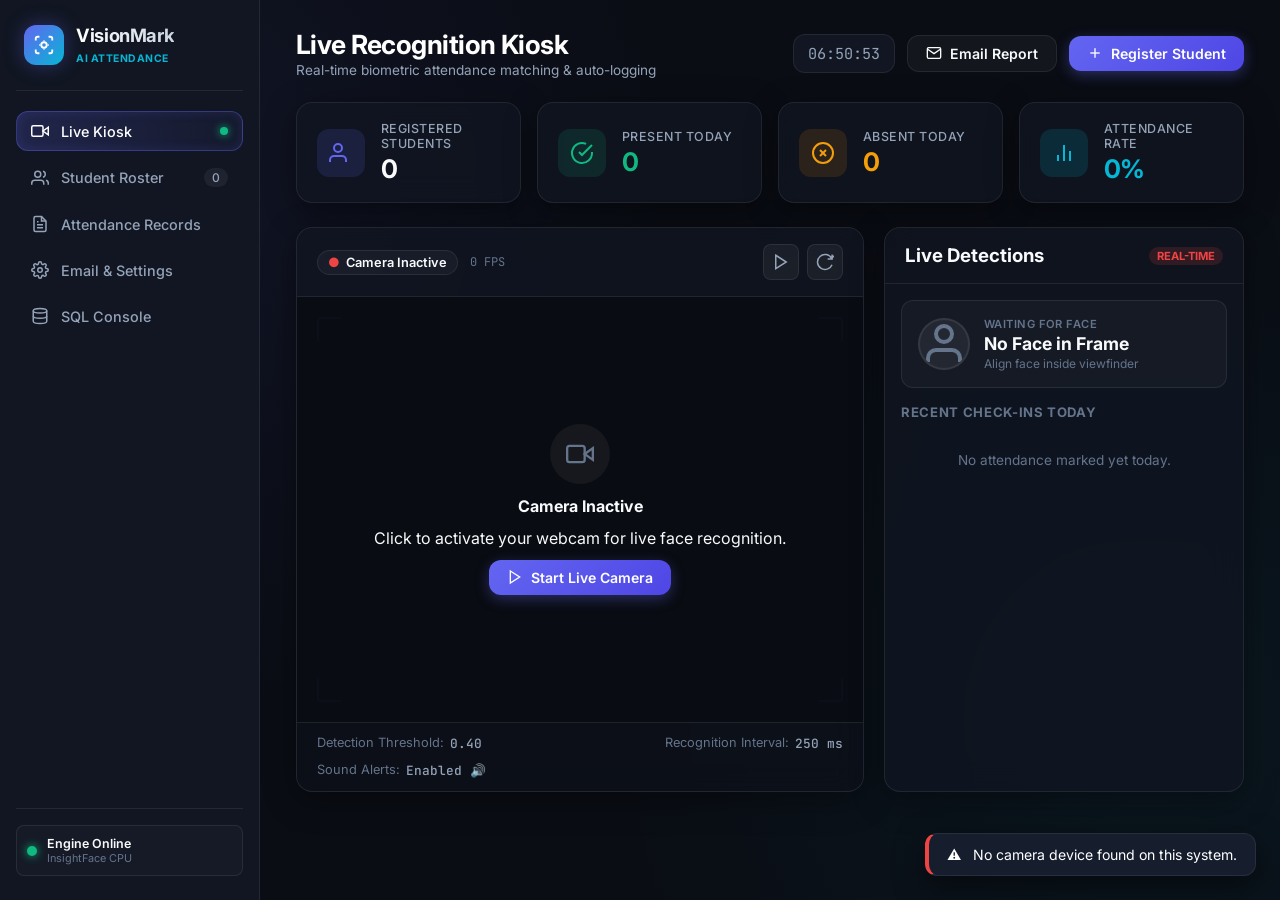
==== static/index.html @ 95ea9c2d "Add static/index.html" ====
<!DOCTYPE html>
<html lang="en">
<head>
    <meta charset="UTF-8">
    <meta name="viewport" content="width=device-width, initial-scale=1.0">
    <title>VisionMark AI — Face Recognition Attendance System</title>
    <link rel="preconnect" href="https://fonts.googleapis.com">
    <link rel="preconnect" href="https://fonts.gstatic.com" crossorigin>
    <link href="https://fonts.googleapis.com/css2?family=Inter:wght@300;400;500;600;700;800&family=JetBrains+Mono:wght@400;500&display=swap" rel="stylesheet">
    <link rel="stylesheet" href="/static/style.css">
</head>
<body>
    <div class="app-layout">
        <!-- Sidebar -->
        <aside class="sidebar">
            <div class="brand">
                <div class="logo-icon">
                    <svg viewBox="0 0 24 24" fill="none" stroke="currentColor" stroke-width="2">
                        <path d="M3 7V5a2 2 0 0 1 2-2h2M17 3h2a2 2 0 0 1 2 2v2M21 17v2a2 2 0 0 1-2 2h-2M7 21H5a2 2 0 0 1-2-2v-2"></path>
                        <circle cx="12" cy="12" r="3"></circle>
                        <path d="M12 16v1M12 7v1M8 12H7M17 12h-1"></path>
                    </svg>
                </div>
                <div class="brand-text">
                    <h1>VisionMark</h1>
                    <span class="badge-ai">AI Attendance</span>
                </div>
            </div>

            <nav class="nav-menu">
                <button class="nav-item active" data-tab="tab-kiosk" id="nav-btn-kiosk">
                    <svg viewBox="0 0 24 24" fill="none" stroke="currentColor" stroke-width="2"><path d="M23 7l-7 5 7 5V7z"/><rect x="1" y="5" width="15" height="14" rx="2" ry="2"/></svg>
                    <span>Live Kiosk</span>
                    <span class="live-dot" title="Active"></span>
                </button>
                <button class="nav-item" data-tab="tab-students" id="nav-btn-students">
                    <svg viewBox="0 0 24 24" fill="none" stroke="currentColor" stroke-width="2"><path d="M17 21v-2a4 4 0 0 0-4-4H5a4 4 0 0 0-4 4v2"/><circle cx="9" cy="7" r="4"/><path d="M23 21v-2a4 4 0 0 0-3-3.87"/><path d="M16 3.13a4 4 0 0 1 0 7.75"/></svg>
                    <span>Student Roster</span>
                    <span class="count-pill" id="sidebar-student-count">0</span>
                </button>
                <button class="nav-item" data-tab="tab-logs" id="nav-btn-logs">
                    <svg viewBox="0 0 24 24" fill="none" stroke="currentColor" stroke-width="2"><path d="M14 2H6a2 2 0 0 0-2 2v16a2 2 0 0 0 2 2h12a2 2 0 0 0 2-2V8z"/><polyline points="14 2 14 8 20 8"/><line x1="16" y1="13" x2="8" y2="13"/><line x1="16" y1="17" x2="8" y2="17"/><polyline points="10 9 9 9 8 9"/></svg>
                    <span>Attendance Records</span>
                </button>
                <button class="nav-item" data-tab="tab-settings" id="nav-btn-settings">
                    <svg viewBox="0 0 24 24" fill="none" stroke="currentColor" stroke-width="2"><circle cx="12" cy="12" r="3"/><path d="M19.4 15a1.65 1.65 0 0 0 .33 1.82l.06.06a2 2 0 0 1 0 2.83 2 2 0 0 1-2.83 0l-.06-.06a1.65 1.65 0 0 0-1.82-.33 1.65 1.65 0 0 0-1 1.51V21a2 2 0 0 1-2 2 2 2 0 0 1-2-2v-.09A1.65 1.65 0 0 0 9 19.4a1.65 1.65 0 0 0-1.82.33l-.06.06a2 2 0 0 1-2.83 0 2 2 0 0 1 0-2.83l.06-.06a1.65 1.65 0 0 0 .33-1.82 1.65 1.65 0 0 0-1.51-1H3a2 2 0 0 1-2-2 2 2 0 0 1 2-2h.09A1.65 1.65 0 0 0 4.6 9a1.65 1.65 0 0 0-.33-1.82l-.06-.06a2 2 0 0 1 0-2.83 2 2 0 0 1 2.83 0l.06.06a1.65 1.65 0 0 0 1.82.33H9a1.65 1.65 0 0 0 1-1.51V3a2 2 0 0 1 2-2 2 2 0 0 1 2 2v.09a1.65 1.65 0 0 0 1 1.51 1.65 1.65 0 0 0 1.82-.33l.06-.06a2 2 0 0 1 2.83 0 2 2 0 0 1 0 2.83l-.06.06a1.65 1.65 0 0 0-.33 1.82V9a1.65 1.65 0 0 0 1.51 1H21a2 2 0 0 1 2 2 2 2 0 0 1-2 2h-.09a1.65 1.65 0 0 0-1.51 1z"/></svg>
                    <span>Email & Settings</span>
                </button>
                <button class="nav-item" data-tab="tab-sql" id="nav-btn-sql">
                    <svg viewBox="0 0 24 24" fill="none" stroke="currentColor" stroke-width="2"><ellipse cx="12" cy="5" rx="9" ry="3"/><path d="M21 12c0 1.66-4 3-9 3s-9-1.34-9-3"/><path d="M3 5v14c0 1.66 4 3 9 3s9-1.34 9-3V5"/></svg>
                    <span>SQL Console</span>
                </button>
            </nav>

            <div class="sidebar-footer">
                <div class="system-status-card">
                    <div class="status-indicator-dot online"></div>
                    <div class="status-info">
                        <span class="status-title">Engine Online</span>
                        <span class="status-sub" id="model-status-sub">InsightFace CPU</span>
                    </div>
                </div>
            </div>
        </aside>

        <!-- Main Content -->
        <main class="main-content">
            <!-- Header Bar -->
            <header class="top-bar">
                <div class="page-title-group">
                    <h2 id="page-title">Live Recognition Kiosk</h2>
                    <p class="subtitle" id="page-subtitle">Real-time biometric attendance matching & auto-logging</p>
                </div>
                <div class="top-actions">
                    <div class="clock-display" id="clock-display">--:--:--</div>
                    <button class="btn btn-outline" id="btn-quick-email" title="Send today's attendance report to faculty">
                        <svg viewBox="0 0 24 24" fill="none" stroke="currentColor" stroke-width="2"><path d="M4 4h16c1.1 0 2 .9 2 2v12c0 1.1-.9 2-2 2H4c-1.1 0-2-.9-2-2V6c0-1.1.9-2 2-2z"/><polyline points="22,6 12,13 2,6"/></svg>
                        <span>Email Report</span>
                    </button>
                    <button class="btn btn-primary" id="btn-open-register">
                        <svg viewBox="0 0 24 24" fill="none" stroke="currentColor" stroke-width="2"><line x1="12" y1="5" x2="12" y2="19"/><line x1="5" y1="12" x2="19" y2="12"/></svg>
                        <span>Register Student</span>
                    </button>
                </div>
            </header>

            <!-- Stats Bar -->
            <section class="metrics-grid">
                <div class="metric-card glass">
                    <div class="metric-icon icon-students">
                        <svg viewBox="0 0 24 24" fill="none" stroke="currentColor" stroke-width="2"><path d="M17 21v-2a4 4 0 0 0-4-4H5a4 4 0 0 0-4 4v2"/><circle cx="9" cy="7" r="4"/></svg>
                    </div>
                    <div class="metric-data">
                        <span class="metric-label">Registered Students</span>
                        <h3 class="metric-value" id="stat-total-students">0</h3>
                    </div>
                </div>
                <div class="metric-card glass">
                    <div class="metric-icon icon-present">
                        <svg viewBox="0 0 24 24" fill="none" stroke="currentColor" stroke-width="2"><path d="M22 11.08V12a10 10 0 1 1-5.93-9.14"/><polyline points="22 4 12 14.01 9 11.01"/></svg>
                    </div>
                    <div class="metric-data">
                        <span class="metric-label">Present Today</span>
                        <h3 class="metric-value text-success" id="stat-present-today">0</h3>
                    </div>
                </div>
                <div class="metric-card glass">
                    <div class="metric-icon icon-absent">
                        <svg viewBox="0 0 24 24" fill="none" stroke="currentColor" stroke-width="2"><circle cx="12" cy="12" r="10"/><line x1="15" y1="9" x2="9" y2="15"/><line x1="9" y1="9" x2="15" y2="15"/></svg>
                    </div>
                    <div class="metric-data">
                        <span class="metric-label">Absent Today</span>
                        <h3 class="metric-value text-warning" id="stat-absent-today">0</h3>
                    </div>
                </div>
                <div class="metric-card glass">
                    <div class="metric-icon icon-rate">
                        <svg viewBox="0 0 24 24" fill="none" stroke="currentColor" stroke-width="2"><path d="M18 20V10M12 20V4M6 20v-6"/></svg>
                    </div>
                    <div class="metric-data">
                        <span class="metric-label">Attendance Rate</span>
                        <h3 class="metric-value text-accent" id="stat-attendance-rate">0%</h3>
                    </div>
                </div>
            </section>

            <!-- TAB 1: KIOSK VIEW -->
            <div class="tab-pane active" id="tab-kiosk">
                <div class="kiosk-grid">
                    <!-- Camera Viewport Card -->
                    <div class="kiosk-card glass">
                        <div class="card-header">
                            <div class="header-left">
                                <span class="camera-status-tag" id="camera-status-tag">
                                    <span class="pulse-dot"></span> Camera Ready
                                </span>
                                <span class="fps-tag" id="fps-counter">0 FPS</span>
                            </div>
                            <div class="header-controls">
                                <button class="btn-icon" id="btn-toggle-cam" title="Pause / Resume Stream">
                                    <svg viewBox="0 0 24 24" fill="none" stroke="currentColor" stroke-width="2"><polygon points="5 3 19 12 5 21 5 3"/></svg>
                                </button>
                                <button class="btn-icon" id="btn-switch-source" title="Switch Video Source">
                                    <svg viewBox="0 0 24 24" fill="none" stroke="currentColor" stroke-width="2"><path d="M21.5 2v6h-6M21.34 15.57a10 10 0 1 1-.57-8.38l5.67-5.67"/></svg>
                                </button>
                            </div>
                        </div>

                        <div class="viewport-container" id="viewport-container">
                            <video id="webcam-video" autoplay playsinline muted></video>
                            <canvas id="overlay-canvas"></canvas>
                            
                            <!-- Scanning Laser Animation -->
                            <div class="scan-laser" id="scan-laser"></div>

                            <!-- Viewport Guides -->
                            <div class="viewport-hud">
                                <div class="corner tl"></div>
                                <div class="corner tr"></div>
                                <div class="corner bl"></div>
                                <div class="corner br"></div>
                                <div class="hud-center-crosshair"></div>
                            </div>

                            <!-- Camera Start Overlay (if permissions needed) -->
                            <div class="camera-placeholder" id="camera-placeholder">
                                <div class="placeholder-icon">
                                    <svg viewBox="0 0 24 24" fill="none" stroke="currentColor" stroke-width="2"><path d="M23 7l-7 5 7 5V7z"/><rect x="1" y="5" width="15" height="14" rx="2" ry="2"/></svg>
                                </div>
                                <h4>Camera Inactive</h4>
                                <p>Click to activate your webcam for live face recognition.</p>
                                <button class="btn btn-primary" id="btn-start-camera">
                                    <svg viewBox="0 0 24 24" fill="none" stroke="currentColor" stroke-width="2"><polygon points="5 3 19 12 5 21 5 3"/></svg>
                                    <span>Start Live Camera</span>
                                </button>
                            </div>
                        </div>

                        <div class="kiosk-status-strip">
                            <div class="stream-info">
                                <span class="label">Detection Threshold:</span>
                                <span class="val" id="active-threshold-val">0.40</span>
                            </div>
                            <div class="stream-info">
                                <span class="label">Recognition Interval:</span>
                                <span class="val">250 ms</span>
                            </div>
                            <div class="stream-info">
                                <span class="label">Sound Alerts:</span>
                                <span class="val text-success">Enabled 🔊</span>
                            </div>
                        </div>
                    </div>

                    <!-- Live Recognition Log & Recent Stream Sidebar -->
                    <div class="live-activity-card glass">
                        <div class="card-header">
                            <h3>Live Detections</h3>
                            <span class="live-pill">Real-time</span>
                        </div>

                        <!-- Last Recognized Hero Spot -->
                        <div class="hero-recognition-card" id="hero-recognition-card">
                            <div class="avatar-spot" id="hero-avatar">
                                <svg viewBox="0 0 24 24" fill="none" stroke="currentColor" stroke-width="2"><path d="M20 21v-2a4 4 0 0 0-4-4H8a4 4 0 0 0-4 4v2"/><circle cx="12" cy="7" r="4"/></svg>
                            </div>
                            <div class="hero-details">
                                <span class="hero-badge" id="hero-badge">Waiting for Face</span>
                                <h4 id="hero-name">No Face in Frame</h4>
                                <p id="hero-time">Align face inside viewfinder</p>
                            </div>
                        </div>

                        <div class="activity-feed-header">
                            <h4>Recent Check-ins Today</h4>
                        </div>
                        <div class="activity-stream" id="activity-stream">
                            <div class="empty-state-small">No attendance marked yet today.</div>
                        </div>
                    </div>
                </div>
            </div>

            <!-- TAB 2: STUDENTS ROSTER -->
            <div class="tab-pane" id="tab-students">
                <div class="pane-card glass">
                    <div class="card-header">
                        <div class="search-box">
                            <svg viewBox="0 0 24 24" fill="none" stroke="currentColor" stroke-width="2"><circle cx="11" cy="11" r="8"/><line x1="21" y1="21" x2="16.65" y2="16.65"/></svg>
                            <input type="text" id="search-students" placeholder="Search students by name or email...">
                        </div>
                        <button class="btn btn-primary" id="btn-add-student-modal">
                            <svg viewBox="0 0 24 24" fill="none" stroke="currentColor" stroke-width="2"><line x1="12" y1="5" x2="12" y2="19"/><line x1="5" y1="12" x2="19" y2="12"/></svg>
                            <span>Add New Student</span>
                        </button>
                    </div>

                    <div class="table-responsive">
                        <table class="data-table">
                            <thead>
                                <tr>
                                    <th>Photo</th>
                                    <th>Student Name</th>
                                    <th>Email Address</th>
                                    <th>Embeddings</th>
                                    <th>Today's Status</th>
                                    <th>Actions</th>
                                </tr>
                            </thead>
                            <tbody id="students-table-body">
                                <tr><td colspan="6" class="text-center">Loading students...</td></tr>
                            </tbody>
                        </table>
                    </div>
                </div>
            </div>

            <!-- TAB 3: ATTENDANCE LOGS -->
            <div class="tab-pane" id="tab-logs">
                <div class="pane-card glass">
                    <div class="card-header flex-wrap">
                        <div class="filters-row">
                            <div class="input-group">
                                <label for="filter-date">Date:</label>
                                <input type="date" id="filter-date">
                            </div>
                            <div class="input-group">
                                <label for="filter-student-name">Student:</label>
                                <input type="text" id="filter-student-name" placeholder="Filter by name...">
                            </div>
                            <button class="btn btn-outline" id="btn-clear-filters">Clear</button>
                        </div>
                        <div class="export-actions">
                            <span class="badge-tag" style="background:rgba(16, 185, 129, 0.12);color:var(--success);font-weight:600;">⏱️ 24h Auto-Purge Active</span>
                            <button class="btn btn-outline" id="btn-purge-old" title="Delete attendance records older than 24 hours">
                                <svg viewBox="0 0 24 24" fill="none" stroke="currentColor" stroke-width="2"><polyline points="3 6 5 6 21 6"/><path d="M19 6v14a2 2 0 0 1-2 2H7a2 2 0 0 1-2-2V6m3 0V4a2 2 0 0 1 2-2h4a2 2 0 0 1 2 2v2"/></svg>
                                <span>Purge &gt;24h</span>
                            </button>
                            <button class="btn btn-outline" id="btn-export-csv">
                                <svg viewBox="0 0 24 24" fill="none" stroke="currentColor" stroke-width="2"><path d="M21 15v4a2 2 0 0 1-2 2H5a2 2 0 0 1-2-2v-4"/><polyline points="7 10 12 15 17 10"/><line x1="12" y1="15" x2="12" y2="3"/></svg>
                                <span>Export CSV</span>
                            </button>
                            <button class="btn btn-primary" id="btn-manual-mark-modal">
                                <svg viewBox="0 0 24 24" fill="none" stroke="currentColor" stroke-width="2"><path d="M12 20h9"/><path d="M16.5 3.5a2.121 2.121 0 0 1 3 3L7 19l-4 1 1-4L16.5 3.5z"/></svg>
                                <span>Manual Entry</span>
                            </button>
                        </div>
                    </div>

                    <div class="table-responsive">
                        <table class="data-table">
                            <thead>
                                <tr>
                                    <th>ID</th>
                                    <th>Student Name</th>
                                    <th>Email</th>
                                    <th>Date</th>
                                    <th>Check-in Time</th>
                                    <th>Status</th>
                                    <th>Actions</th>
                                </tr>
                            </thead>
                            <tbody id="attendance-table-body">
                                <tr><td colspan="7" class="text-center">Loading records...</td></tr>
                            </tbody>
                        </table>
                    </div>
                </div>
            </div>

            <!-- TAB 4: SETTINGS & EMAIL -->
            <div class="tab-pane" id="tab-settings">
                <div class="settings-grid">
                    <!-- Email Configuration Card -->
                    <div class="pane-card glass">
                        <div class="card-header">
                            <h3>Email & SMTP Configuration</h3>
                            <span class="badge-tag">Reports</span>
                        </div>
                        <form id="settings-form" class="settings-form">
                            <div class="form-group">
                                <label for="cfg-sender-email">Sender Email (Gmail)</label>
                                <input type="email" id="cfg-sender-email" required placeholder="e.g. youraccount@gmail.com">
                                <small>The Gmail or SMTP account that sends attendance reports.</small>
                            </div>

                            <div class="form-group">
                                <label for="cfg-sender-password">Sender Password / App Password</label>
                                <input type="password" id="cfg-sender-password" placeholder="Leave blank to keep current">
                                <small>For Gmail accounts with 2FA, generate an <strong>App Password</strong> in Google Account &gt; Security &gt; App Passwords.</small>
                            </div>

                            <div class="form-group">
                                <label for="cfg-faculty-email">Faculty / Receiver Email</label>
                                <input type="email" id="cfg-faculty-email" required placeholder="e.g. faculty@university.edu">
                                <small>The primary email that receives daily CSV attendance reports.</small>
                            </div>

                            <div class="form-row">
                                <div class="form-group col">
                                    <label for="cfg-smtp-server">SMTP Server</label>
                                    <input type="text" id="cfg-smtp-server" value="smtp.gmail.com">
                                </div>
                                <div class="form-group col">
                                    <label for="cfg-smtp-port">SMTP Port</label>
                                    <input type="number" id="cfg-smtp-port" value="587">
                                </div>
                            </div>

                            <div class="form-group">
                                <label for="cfg-threshold">Cosine Distance Threshold (Recognition Strictness)</label>
                                <div class="range-wrap">
                                    <input type="range" id="cfg-threshold" min="0.25" max="0.65" step="0.01" value="0.40">
                                    <span class="range-val" id="cfg-threshold-val">0.40</span>
                                </div>
                                <small>Lower is stricter (less false positives, e.g. 0.35-0.40). Default: 0.40</small>
                            </div>

                            <div class="form-actions">
                                <button type="submit" class="btn btn-primary" id="btn-save-settings">Save Settings</button>
                            </div>
                        </form>
                    </div>

                    <!-- Test & Diagnostics Card -->
                    <div class="pane-card glass">
                        <div class="card-header">
                            <h3>Test & Manual Actions</h3>
                        </div>
                        
                        <div class="action-block">
                            <h4>Send Test Verification Email</h4>
                            <p>Verify that your SMTP credentials, TLS handshake, and authentication are functioning without errors.</p>
                            <div class="input-btn-group">
                                <input type="email" id="test-email-recipient" placeholder="Recipient email address...">
                                <button class="btn btn-outline" id="btn-send-test-email">Send Test</button>
                            </div>
                        </div>

                        <hr class="divider">

                        <div class="action-block">
                            <h4>Send Today's Attendance Report Now</h4>
                            <p>Emails the CSV attendance log of all present students today directly to the configured Faculty email address.</p>
                            <button class="btn btn-success" id="btn-trigger-email-report">
                                <svg viewBox="0 0 24 24" fill="none" stroke="currentColor" stroke-width="2"><path d="M22 2L11 13M22 2l-7 20-4-9-9-4 20-7z"/></svg>
                                <span>Send Daily Report to Faculty</span>
                            </button>
                        </div>

                        <hr class="divider">

                        <div class="action-block">
                            <h4>Database Retention Policy (24 Hours)</h4>
                            <p>Previous attendance check-ins older than 24 hours are automatically purged to guarantee clean daily rosters, while keeping registered students and facial embeddings intact.</p>
                            <button class="btn btn-outline" id="btn-settings-purge">
                                <svg viewBox="0 0 24 24" fill="none" stroke="currentColor" stroke-width="2"><polyline points="3 6 5 6 21 6"/><path d="M19 6v14a2 2 0 0 1-2 2H7a2 2 0 0 1-2-2V6m3 0V4a2 2 0 0 1 2-2h4a2 2 0 0 1 2 2v2"/></svg>
                                <span>Purge Records Older Than 24h Now</span>
                            </button>
                        </div>

                        <hr class="divider">

                        <div class="action-block">
                            <h4>InsightFace Model Engine</h4>
                            <div class="info-list">
                                <div class="info-item"><span>Engine Model:</span> <strong>Buffalo_L (det_10g + w600k_r50)</strong></div>
                                <div class="info-item"><span>Execution Provider:</span> <strong>CPUExecutionProvider</strong></div>
                                <div class="info-item"><span>Det Size:</span> <strong>160 x 160 px</strong></div>
                            </div>
                        </div>
                    </div>
                </div>
            </div>

            <!-- TAB 5: SQL EXPLORER -->
            <div class="tab-pane" id="tab-sql">
                <div class="pane-card glass">
                    <div class="card-header">
                        <h3>Interactive SQLite Database Console</h3>
                        <div class="preset-queries">
                            <span>Presets:</span>
                            <button class="chip" data-query="SELECT * FROM students;">Students</button>
                            <button class="chip" data-query="SELECT * FROM attendance ORDER BY date DESC, time_in DESC LIMIT 20;">Recent Attendance</button>
                            <button class="chip" data-query="SELECT date, count(*) as count FROM attendance GROUP BY date ORDER BY date DESC;">Daily Totals</button>
                        </div>
                    </div>

                    <div class="sql-editor-container">
                        <textarea id="sql-query-input" placeholder="Enter SQL query (e.g. SELECT * FROM attendance WHERE date = date('now');)"></textarea>
                        <div class="sql-actions">
                            <span class="sql-hint">Supports SELECT, INSERT, UPDATE, DELETE queries on attendance.db</span>
                            <button class="btn btn-primary" id="btn-run-sql">
                                <svg viewBox="0 0 24 24" fill="none" stroke="currentColor" stroke-width="2"><polygon points="5 3 19 12 5 21 5 3"/></svg>
                                <span>Execute SQL</span>
                            </button>
                        </div>
                    </div>

                    <div class="sql-result-container" id="sql-result-container">
                        <div class="empty-state-small">Execute a query above to see tabular results here.</div>
                    </div>
                </div>
            </div>
        </main>
    </div>

    <!-- MODAL: REGISTER STUDENT -->
    <dialog class="modal-dialog" id="register-modal">
        <div class="modal-card glass">
            <div class="modal-header">
                <h3>Register New Student</h3>
                <button class="btn-close" id="btn-close-register">&times;</button>
            </div>
            <div class="modal-body">
                <form id="register-student-form">
                    <div class="form-group">
                        <label for="reg-student-name">Student Full Name / ID (no spaces)</label>
                        <input type="text" id="reg-student-name" required pattern="[A-Za-z0-9_-]+" placeholder="e.g. john_doe or 2026CS01">
                        <small>Use alphanumeric characters or underscores.</small>
                    </div>
                    <div class="form-group">
                        <label for="reg-student-email">Student Email Address</label>
                        <input type="email" id="reg-student-email" required placeholder="e.g. john@student.edu">
                    </div>

                    <div class="registration-mode-toggle">
                        <label>Face Capture Method:</label>
                        <div class="radio-pill-group">
                            <label class="radio-pill active"><input type="radio" name="reg-mode" value="cam" checked> Live Webcam Capture</label>
                            <label class="radio-pill"><input type="radio" name="reg-mode" value="upload"> File Upload</label>
                        </div>
                    </div>

                    <!-- Webcam Multi-Capture Section -->
                    <div class="reg-capture-section" id="reg-cam-section">
                        <div class="reg-camera-box">
                            <video id="reg-webcam-video" autoplay playsinline muted></video>
                            <canvas id="reg-snapshot-canvas" style="display:none;"></canvas>
                            <div class="reg-capture-overlay">
                                <div class="face-guide-oval"></div>
                            </div>
                        </div>
                        <div class="reg-camera-controls">
                            <button type="button" class="btn btn-accent" id="btn-snap-photo">
                                <svg viewBox="0 0 24 24" fill="none" stroke="currentColor" stroke-width="2"><path d="M23 19a2 2 0 0 1-2 2H3a2 2 0 0 1-2-2V8a2 2 0 0 1 2-2h4l2-3h6l2 3h4a2 2 0 0 1 2 2z"/><circle cx="12" cy="13" r="4"/></svg>
                                <span>Capture Photo (<span id="snap-count">0</span>/3)</span>
                            </button>
                            <button type="button" class="btn btn-outline" id="btn-clear-snaps">Reset Photos</button>
                        </div>
                        <div class="snap-thumbnails-strip" id="snap-thumbnails"></div>
                        <small class="text-muted">Take 3 clear photos from slightly different angles for highest accuracy.</small>
                    </div>

                    <!-- File Upload Section -->
                    <div class="reg-upload-section" id="reg-upload-section" style="display:none;">
                        <div class="dropzone" id="file-dropzone">
                            <svg viewBox="0 0 24 24" fill="none" stroke="currentColor" stroke-width="2"><path d="M21 15v4a2 2 0 0 1-2 2H5a2 2 0 0 1-2-2v-4"/><polyline points="17 8 12 3 7 8"/><line x1="12" y1="3" x2="12" y2="15"/></svg>
                            <p>Drag & drop 1-5 face photos here, or click to browse</p>
                            <input type="file" id="reg-file-input" multiple accept="image/jpeg,image/png,image/webp" style="display:none;">
                        </div>
                        <div class="snap-thumbnails-strip" id="upload-thumbnails"></div>
                    </div>

                    <div class="modal-actions">
                        <button type="button" class="btn btn-outline" id="btn-cancel-register">Cancel</button>
                        <button type="submit" class="btn btn-primary" id="btn-submit-register">Register & Compute Embeddings</button>
                    </div>
                </form>
            </div>
        </div>
    </dialog>

    <!-- MODAL: MANUAL ATTENDANCE -->
    <dialog class="modal-dialog" id="manual-modal">
        <div class="modal-card glass">
            <div class="modal-header">
                <h3>Manual Attendance Entry</h3>
                <button class="btn-close" id="btn-close-manual">&times;</button>
            </div>
            <div class="modal-body">
                <form id="manual-attendance-form">
                    <div class="form-group">
                        <label for="manual-student-select">Select Student</label>
                        <select id="manual-student-select" required></select>
                    </div>
                    <div class="form-group">
                        <label for="manual-date">Date</label>
                        <input type="date" id="manual-date" required>
                    </div>
                    <div class="form-group">
                        <label for="manual-time">Check-in Time</label>
                        <input type="time" step="1" id="manual-time" required>
                    </div>
                    <div class="modal-actions">
                        <button type="button" class="btn btn-outline" id="btn-cancel-manual">Cancel</button>
                        <button type="submit" class="btn btn-primary">Log Attendance</button>
                    </div>
                </form>
            </div>
        </div>
    </dialog>

    <!-- Toast Notification Container -->
    <div class="toast-container" id="toast-container"></div>

    <script src="/static/app.js"></script>
</body>
</html>
---- static/style.css ----
/* VisionMark AI - Modern Design System */
:root {
    --bg-base: #0a0d14;
    --bg-surface: #111622;
    --bg-surface-elevated: #161d2d;
    --bg-glass: rgba(17, 22, 34, 0.75);
    --border-glass: rgba(255, 255, 255, 0.08);
    --border-glass-hover: rgba(255, 255, 255, 0.16);

    --primary: #6366f1;
    --primary-glow: rgba(99, 102, 241, 0.35);
    --primary-hover: #4f46e5;

    --accent: #06b6d4;
    --accent-glow: rgba(6, 182, 212, 0.3);

    --success: #10b981;
    --success-bg: rgba(16, 185, 129, 0.12);
    --warning: #f59e0b;
    --warning-bg: rgba(245, 158, 11, 0.12);
    --danger: #ef4444;
    --danger-bg: rgba(239, 68, 68, 0.12);

    --text-primary: #f8fafc;
    --text-secondary: #94a3b8;
    --text-muted: #64748b;

    --radius-sm: 8px;
    --radius-md: 12px;
    --radius-lg: 16px;
    --radius-xl: 24px;

    --font-sans: 'Inter', -apple-system, BlinkMacSystemFont, 'Segoe UI', Roboto, sans-serif;
    --font-mono: 'JetBrains Mono', monospace;

    --sidebar-width: 260px;
    --transition-fast: 0.15s ease;
    --transition-smooth: 0.25s cubic-bezier(0.16, 1, 0.3, 1);
}

*, *::before, *::after {
    box-sizing: border-box;
    margin: 0;
    padding: 0;
}

body {
    font-family: var(--font-sans);
    background-color: var(--bg-base);
    color: var(--text-primary);
    min-height: 100vh;
    overflow-x: hidden;
    background-image: 
        radial-gradient(circle at 10% 20%, rgba(99, 102, 241, 0.08) 0%, transparent 40%),
        radial-gradient(circle at 90% 80%, rgba(6, 182, 212, 0.06) 0%, transparent 40%);
    background-attachment: fixed;
    -webkit-font-smoothing: antialiased;
}

/* Faculty accounts receive a kiosk-only view; the API also enforces this role. */
body[data-role="faculty"] .nav-item:not(#nav-btn-kiosk),
body[data-role="faculty"] .metrics-grid,
body[data-role="faculty"] #btn-quick-email,
body[data-role="faculty"] #btn-open-register,
body[data-role="faculty"] .activity-feed-header,
body[data-role="faculty"] #activity-stream {
    display: none !important;
}

/* Layout */
.app-layout {
    display: flex;
    min-height: 100vh;
}

/* Sidebar */
.sidebar {
    width: var(--sidebar-width);
    background: var(--bg-surface);
    border-right: 1px solid var(--border-glass);
    display: flex;
    flex-direction: column;
    padding: 24px 16px;
    position: sticky;
    top: 0;
    height: 100vh;
    z-index: 100;
}

.brand {
    display: flex;
    align-items: center;
    gap: 12px;
    padding: 0 8px 24px 8px;
    border-bottom: 1px solid var(--border-glass);
    margin-bottom: 20px;
}

.logo-icon {
    width: 40px;
    height: 40px;
    border-radius: var(--radius-md);
    background: linear-gradient(135deg, var(--primary), var(--accent));
    display: flex;
    align-items: center;
    justify-content: center;
    color: #fff;
    box-shadow: 0 0 20px var(--primary-glow);
}

.logo-icon svg {
    width: 22px;
    height: 22px;
}

.brand-text h1 {
    font-size: 1.15rem;
    font-weight: 700;
    letter-spacing: -0.02em;
    background: linear-gradient(to right, #fff, #cbd5e1);
    -webkit-background-clip: text;
    -webkit-text-fill-color: transparent;
}

.badge-ai {
    font-size: 0.65rem;
    text-transform: uppercase;
    font-weight: 700;
    letter-spacing: 0.05em;
    color: var(--accent);
}

.nav-menu {
    display: flex;
    flex-direction: column;
    gap: 6px;
    flex: 1;
}

.nav-item {
    display: flex;
    align-items: center;
    gap: 12px;
    padding: 10px 14px;
    background: transparent;
    border: 1px solid transparent;
    color: var(--text-secondary);
    font-family: inherit;
    font-size: 0.9rem;
    font-weight: 500;
    border-radius: var(--radius-md);
    cursor: pointer;
    transition: all var(--transition-fast);
    text-align: left;
    width: 100%;
}

.nav-item svg {
    width: 18px;
    height: 18px;
    flex-shrink: 0;
}

.nav-item:hover {
    color: var(--text-primary);
    background: rgba(255, 255, 255, 0.04);
}

.nav-item.active {
    color: #fff;
    background: linear-gradient(90deg, rgba(99, 102, 241, 0.2), rgba(99, 102, 241, 0.05));
    border-color: rgba(99, 102, 241, 0.4);
    box-shadow: inset 0 0 12px rgba(99, 102, 241, 0.15);
}

.live-dot {
    margin-left: auto;
    width: 8px;
    height: 8px;
    background: var(--success);
    border-radius: 50%;
    box-shadow: 0 0 8px var(--success);
    animation: pulse 2s infinite;
}

.count-pill {
    margin-left: auto;
    font-size: 0.75rem;
    padding: 2px 8px;
    background: rgba(255, 255, 255, 0.06);
    border-radius: 20px;
    color: var(--text-secondary);
}

.sidebar-footer {
    padding-top: 16px;
    border-top: 1px solid var(--border-glass);
}

.system-status-card {
    display: flex;
    align-items: center;
    gap: 10px;
    padding: 10px;
    border-radius: var(--radius-sm);
    background: rgba(255, 255, 255, 0.02);
    border: 1px solid var(--border-glass);
}

.status-indicator-dot {
    width: 10px;
    height: 10px;
    border-radius: 50%;
}

.status-indicator-dot.online {
    background: var(--success);
    box-shadow: 0 0 10px var(--success);
}

.status-info {
    display: flex;
    flex-direction: column;
}

.status-title {
    font-size: 0.78rem;
    font-weight: 600;
}

.status-sub {
    font-size: 0.68rem;
    color: var(--text-muted);
}

/* Main Content Area */
.main-content {
    flex: 1;
    display: flex;
    flex-direction: column;
    padding: 28px 36px;
    gap: 24px;
    max-width: 1440px;
    margin: 0 auto;
    width: 100%;
}

/* Top Bar */
.top-bar {
    display: flex;
    align-items: center;
    justify-content: space-between;
    flex-wrap: wrap;
    gap: 16px;
}

.page-title-group h2 {
    font-size: 1.65rem;
    font-weight: 700;
    letter-spacing: -0.02em;
    color: #fff;
}

.subtitle {
    font-size: 0.85rem;
    color: var(--text-secondary);
    margin-top: 2px;
}

.top-actions {
    display: flex;
    align-items: center;
    gap: 12px;
}

.clock-display {
    font-family: var(--font-mono);
    font-size: 0.95rem;
    color: var(--text-secondary);
    background: var(--bg-surface);
    padding: 8px 14px;
    border-radius: var(--radius-md);
    border: 1px solid var(--border-glass);
}

/* Glass card styling */
.glass {
    background: var(--bg-glass);
    backdrop-filter: blur(16px);
    -webkit-backdrop-filter: blur(16px);
    border: 1px solid var(--border-glass);
    border-radius: var(--radius-lg);
    box-shadow: 0 8px 32px 0 rgba(0, 0, 0, 0.37);
    transition: border-color var(--transition-fast);
}

.glass:hover {
    border-color: var(--border-glass-hover);
}

/* Metrics Grid */
.metrics-grid {
    display: grid;
    grid-template-columns: repeat(auto-fit, minmax(210px, 1fr));
    gap: 16px;
}

.metric-card {
    padding: 18px 20px;
    display: flex;
    align-items: center;
    gap: 16px;
}

.metric-icon {
    width: 48px;
    height: 48px;
    border-radius: var(--radius-md);
    display: flex;
    align-items: center;
    justify-content: center;
    flex-shrink: 0;
}

.metric-icon svg {
    width: 24px;
    height: 24px;
}

.icon-students {
    background: rgba(99, 102, 241, 0.15);
    color: var(--primary);
}

.icon-present {
    background: var(--success-bg);
    color: var(--success);
}

.icon-absent {
    background: var(--warning-bg);
    color: var(--warning);
}

.icon-rate {
    background: rgba(6, 182, 212, 0.15);
    color: var(--accent);
}

.metric-data {
    display: flex;
    flex-direction: column;
}

.metric-label {
    font-size: 0.78rem;
    font-weight: 500;
    color: var(--text-secondary);
    text-transform: uppercase;
    letter-spacing: 0.04em;
}

.metric-value {
    font-size: 1.6rem;
    font-weight: 700;
    margin-top: 2px;
    letter-spacing: -0.02em;
}

.text-success { color: var(--success); }
.text-warning { color: var(--warning); }
.text-danger { color: var(--danger); }
.text-accent { color: var(--accent); }

/* Buttons */
.btn {
    display: inline-flex;
    align-items: center;
    gap: 8px;
    padding: 9px 18px;
    font-family: inherit;
    font-size: 0.88rem;
    font-weight: 600;
    border-radius: var(--radius-md);
    cursor: pointer;
    border: none;
    transition: all var(--transition-fast);
}

.btn svg {
    width: 16px;
    height: 16px;
}

.btn-primary {
    background: linear-gradient(135deg, var(--primary), #4f46e5);
    color: #fff;
    box-shadow: 0 4px 14px var(--primary-glow);
}

.btn-primary:hover {
    filter: brightness(1.1);
    transform: translateY(-1px);
}

.btn-accent {
    background: linear-gradient(135deg, var(--accent), #0891b2);
    color: #fff;
    box-shadow: 0 4px 14px var(--accent-glow);
}

.btn-accent:hover {
    filter: brightness(1.1);
    transform: translateY(-1px);
}

.btn-outline {
    background: rgba(255, 255, 255, 0.04);
    color: var(--text-primary);
    border: 1px solid var(--border-glass);
}

.btn-outline:hover {
    background: rgba(255, 255, 255, 0.08);
    border-color: var(--border-glass-hover);
}

.btn-success {
    background: linear-gradient(135deg, var(--success), #059669);
    color: #fff;
    box-shadow: 0 4px 14px rgba(16, 185, 129, 0.3);
}

.btn-success:hover {
    filter: brightness(1.1);
    transform: translateY(-1px);
}

.btn-icon {
    width: 36px;
    height: 36px;
    display: flex;
    align-items: center;
    justify-content: center;
    background: rgba(255, 255, 255, 0.05);
    border: 1px solid var(--border-glass);
    border-radius: var(--radius-sm);
    color: var(--text-secondary);
    cursor: pointer;
    transition: all var(--transition-fast);
}

.btn-icon:hover {
    color: #fff;
    background: rgba(255, 255, 255, 0.1);
}

.btn-icon svg {
    width: 18px;
    height: 18px;
}

/* Tabs */
.tab-pane {
    display: none;
    animation: fadeIn 0.2s var(--transition-smooth);
}

.tab-pane.active {
    display: block;
}

@keyframes fadeIn {
    from { opacity: 0; transform: translateY(6px); }
    to { opacity: 1; transform: translateY(0); }
}

/* Kiosk Layout */
.kiosk-grid {
    display: grid;
    grid-template-columns: 1fr 360px;
    gap: 20px;
}

@media (max-width: 1024px) {
    .kiosk-grid {
        grid-template-columns: 1fr;
    }
}

.kiosk-card {
    display: flex;
    flex-direction: column;
    overflow: hidden;
}

.card-header {
    display: flex;
    align-items: center;
    justify-content: space-between;
    padding: 16px 20px;
    border-bottom: 1px solid var(--border-glass);
    gap: 12px;
}

.header-left {
    display: flex;
    align-items: center;
    gap: 12px;
}

.header-controls {
    display: flex;
    align-items: center;
    gap: 8px;
}

.camera-status-tag {
    display: inline-flex;
    align-items: center;
    gap: 6px;
    font-size: 0.8rem;
    font-weight: 600;
    color: var(--text-primary);
    background: rgba(255, 255, 255, 0.04);
    padding: 4px 10px;
    border-radius: 20px;
    border: 1px solid var(--border-glass);
}

.pulse-dot {
    width: 8px;
    height: 8px;
    border-radius: 50%;
    background: var(--success);
    box-shadow: 0 0 8px var(--success);
    animation: pulse 1.5s infinite;
}

@keyframes pulse {
    0%, 100% { opacity: 1; transform: scale(1); }
    50% { opacity: 0.4; transform: scale(0.85); }
}

.fps-tag {
    font-family: var(--font-mono);
    font-size: 0.75rem;
    color: var(--text-muted);
}

/* Viewport */
.viewport-container {
    position: relative;
    width: 100%;
    aspect-ratio: 4/3;
    max-height: 540px;
    background: #000;
    display: flex;
    align-items: center;
    justify-content: center;
    overflow: hidden;
}

#webcam-video {
    width: 100%;
    height: 100%;
    object-fit: cover;
    transform: scaleX(-1); /* mirror selfie view */
}

#overlay-canvas {
    position: absolute;
    top: 0;
    left: 0;
    width: 100%;
    height: 100%;
    pointer-events: none;
}

/* Scan Laser Animation */
.scan-laser {
    position: absolute;
    top: 0;
    left: 0;
    right: 0;
    height: 2px;
    background: linear-gradient(90deg, transparent, var(--accent), #fff, var(--accent), transparent);
    box-shadow: 0 0 15px var(--accent), 0 0 30px var(--accent);
    opacity: 0.8;
    pointer-events: none;
    animation: laserScan 3.5s cubic-bezier(0.4, 0, 0.6, 1) infinite;
    display: none;
}

.scan-laser.active {
    display: block;
}

@keyframes laserScan {
    0% { top: 5%; opacity: 0; }
    15% { opacity: 0.9; }
    85% { opacity: 0.9; }
    100% { top: 95%; opacity: 0; }
}

/* Viewport HUD */
.viewport-hud {
    position: absolute;
    top: 0;
    left: 0;
    width: 100%;
    height: 100%;
    pointer-events: none;
}

.corner {
    position: absolute;
    width: 24px;
    height: 24px;
    border-color: rgba(99, 102, 241, 0.6);
    border-style: solid;
}

.corner.tl { top: 20px; left: 20px; border-width: 2px 0 0 2px; border-top-left-radius: 4px; }
.corner.tr { top: 20px; right: 20px; border-width: 2px 2px 0 0; border-top-right-radius: 4px; }
.corner.bl { bottom: 20px; left: 20px; border-width: 0 0 2px 2px; border-bottom-left-radius: 4px; }
.corner.br { bottom: 20px; right: 20px; border-width: 0 2px 2px 0; border-bottom-right-radius: 4px; }

.hud-center-crosshair {
    position: absolute;
    top: 50%;
    left: 50%;
    width: 20px;
    height: 20px;
    transform: translate(-50%, -50%);
    opacity: 0.25;
}

.hud-center-crosshair::before,
.hud-center-crosshair::after {
    content: '';
    position: absolute;
    background: #fff;
}

.hud-center-crosshair::before { top: 9px; left: 0; width: 20px; height: 2px; }
.hud-center-crosshair::after { top: 0; left: 9px; width: 2px; height: 20px; }

.camera-placeholder {
    position: absolute;
    inset: 0;
    background: rgba(10, 13, 20, 0.95);
    display: flex;
    flex-direction: column;
    align-items: center;
    justify-content: center;
    padding: 24px;
    text-align: center;
    gap: 12px;
    z-index: 10;
}

.placeholder-icon {
    width: 60px;
    height: 60px;
    border-radius: 50%;
    background: rgba(255, 255, 255, 0.05);
    display: flex;
    align-items: center;
    justify-content: center;
    color: var(--text-muted);
}

.placeholder-icon svg {
    width: 28px;
    height: 28px;
}

.kiosk-status-strip {
    display: flex;
    align-items: center;
    justify-content: space-between;
    padding: 12px 20px;
    background: rgba(0, 0, 0, 0.2);
    border-top: 1px solid var(--border-glass);
    flex-wrap: wrap;
    gap: 10px;
}

.stream-info {
    font-size: 0.8rem;
    display: flex;
    gap: 6px;
}

.stream-info .label { color: var(--text-muted); }
.stream-info .val { font-family: var(--font-mono); color: var(--text-secondary); font-weight: 500; }

/* Live Activity Card */
.live-activity-card {
    display: flex;
    flex-direction: column;
    padding-bottom: 12px;
}

.live-pill {
    font-size: 0.7rem;
    padding: 2px 8px;
    background: rgba(239, 68, 68, 0.15);
    color: var(--danger);
    border-radius: 20px;
    font-weight: 700;
    text-transform: uppercase;
}

.hero-recognition-card {
    margin: 16px;
    padding: 16px;
    border-radius: var(--radius-md);
    background: rgba(255, 255, 255, 0.03);
    border: 1px solid var(--border-glass);
    display: flex;
    align-items: center;
    gap: 14px;
    transition: all 0.3s ease;
}

.hero-recognition-card.match {
    background: linear-gradient(135deg, rgba(16, 185, 129, 0.15), rgba(6, 182, 212, 0.1));
    border-color: rgba(16, 185, 129, 0.4);
    box-shadow: 0 0 20px rgba(16, 185, 129, 0.15);
}

.avatar-spot {
    width: 52px;
    height: 52px;
    border-radius: 50%;
    background: rgba(255, 255, 255, 0.06);
    display: flex;
    align-items: center;
    justify-content: center;
    color: var(--text-muted);
    overflow: hidden;
    flex-shrink: 0;
    border: 2px solid var(--border-glass);
}

.avatar-spot img {
    width: 100%;
    height: 100%;
    object-fit: cover;
}

.hero-details {
    display: flex;
    flex-direction: column;
    min-width: 0;
}

.hero-badge {
    font-size: 0.7rem;
    font-weight: 600;
    text-transform: uppercase;
    color: var(--text-muted);
    letter-spacing: 0.04em;
}

.hero-recognition-card.match .hero-badge {
    color: var(--success);
}

.hero-details h4 {
    font-size: 1.1rem;
    font-weight: 700;
    white-space: nowrap;
    overflow: hidden;
    text-overflow: ellipsis;
    margin: 2px 0;
}

.hero-details p {
    font-size: 0.75rem;
    color: var(--text-muted);
}

.activity-feed-header {
    padding: 0 16px 8px 16px;
}

.activity-feed-header h4 {
    font-size: 0.82rem;
    color: var(--text-muted);
    text-transform: uppercase;
    letter-spacing: 0.05em;
}

.activity-stream {
    flex: 1;
    overflow-y: auto;
    max-height: 340px;
    padding: 0 16px;
    display: flex;
    flex-direction: column;
    gap: 8px;
}

.activity-item {
    display: flex;
    align-items: center;
    justify-content: space-between;
    padding: 10px 12px;
    border-radius: var(--radius-sm);
    background: rgba(255, 255, 255, 0.02);
    border: 1px solid var(--border-glass);
    animation: slideIn 0.3s ease;
}

@keyframes slideIn {
    from { opacity: 0; transform: translateX(10px); }
    to { opacity: 1; transform: translateX(0); }
}

.activity-student {
    display: flex;
    align-items: center;
    gap: 10px;
}

.activity-avatar {
    width: 32px;
    height: 32px;
    border-radius: 50%;
    background: var(--primary-glow);
    color: #fff;
    display: flex;
    align-items: center;
    justify-content: center;
    font-size: 0.8rem;
    font-weight: 700;
    text-transform: uppercase;
}

.activity-name {
    font-size: 0.88rem;
    font-weight: 600;
}

.activity-time {
    font-size: 0.75rem;
    color: var(--text-muted);
    font-family: var(--font-mono);
}

.badge-tag {
    font-size: 0.72rem;
    padding: 3px 8px;
    border-radius: 6px;
    background: rgba(99, 102, 241, 0.15);
    color: var(--primary);
    font-weight: 600;
}

/* Tables & Lists */
.pane-card {
    padding: 20px;
}

.table-responsive {
    overflow-x: auto;
    margin-top: 16px;
}

.data-table {
    width: 100%;
    border-collapse: collapse;
    font-size: 0.9rem;
    text-align: left;
}

.data-table th {
    padding: 12px 16px;
    background: rgba(255, 255, 255, 0.02);
    color: var(--text-secondary);
    font-weight: 600;
    border-bottom: 1px solid var(--border-glass);
    text-transform: uppercase;
    font-size: 0.74rem;
    letter-spacing: 0.05em;
}

.data-table td {
    padding: 14px 16px;
    border-bottom: 1px solid var(--border-glass);
    color: var(--text-primary);
}

.data-table tr:hover td {
    background: rgba(255, 255, 255, 0.02);
}

.thumb-cell {
    width: 44px;
    height: 44px;
    border-radius: 50%;
    object-fit: cover;
    background: rgba(255, 255, 255, 0.05);
}

.status-badge {
    display: inline-flex;
    align-items: center;
    gap: 6px;
    font-size: 0.78rem;
    font-weight: 600;
    padding: 4px 10px;
    border-radius: 20px;
}

.status-badge.present {
    background: var(--success-bg);
    color: var(--success);
}

.status-badge.absent {
    background: var(--warning-bg);
    color: var(--warning);
}

/* Search Box */
.search-box {
    display: flex;
    align-items: center;
    gap: 10px;
    background: rgba(255, 255, 255, 0.03);
    border: 1px solid var(--border-glass);
    padding: 8px 14px;
    border-radius: var(--radius-md);
    width: 320px;
}

.search-box svg {
    width: 16px;
    height: 16px;
    color: var(--text-muted);
}

.search-box input {
    background: transparent;
    border: none;
    color: #fff;
    font-family: inherit;
    font-size: 0.88rem;
    width: 100%;
    outline: none;
}

/* Filters */
.filters-row {
    display: flex;
    align-items: center;
    gap: 12px;
    flex-wrap: wrap;
}

.input-group {
    display: flex;
    align-items: center;
    gap: 8px;
    font-size: 0.85rem;
    color: var(--text-secondary);
}

.input-group input {
    background: var(--bg-surface);
    border: 1px solid var(--border-glass);
    border-radius: var(--radius-sm);
    color: #fff;
    padding: 6px 10px;
    font-family: inherit;
    font-size: 0.85rem;
}

.export-actions {
    display: flex;
    align-items: center;
    gap: 10px;
}

/* Settings Forms */
.settings-grid {
    display: grid;
    grid-template-columns: 1.2fr 1fr;
    gap: 20px;
}

@media (max-width: 900px) {
    .settings-grid { grid-template-columns: 1fr; }
}

.settings-form {
    display: flex;
    flex-direction: column;
    gap: 16px;
    margin-top: 16px;
}

.form-group {
    display: flex;
    flex-direction: column;
    gap: 6px;
}

.form-group label {
    font-size: 0.84rem;
    font-weight: 500;
    color: var(--text-secondary);
}

.form-group input, 
.form-group select, 
.form-group textarea {
    background: var(--bg-surface);
    border: 1px solid var(--border-glass);
    border-radius: var(--radius-sm);
    padding: 10px 14px;
    color: #fff;
    font-family: inherit;
    font-size: 0.9rem;
    transition: border-color var(--transition-fast);
}

.form-group input:focus, 
.form-group select:focus, 
.form-group textarea:focus {
    outline: none;
    border-color: var(--primary);
    box-shadow: 0 0 10px var(--primary-glow);
}

.form-group small {
    font-size: 0.75rem;
    color: var(--text-muted);
}

.form-row {
    display: flex;
    gap: 12px;
}

.form-row .col {
    flex: 1;
}

.range-wrap {
    display: flex;
    align-items: center;
    gap: 14px;
}

.range-wrap input[type="range"] {
    flex: 1;
    accent-color: var(--primary);
}

.range-val {
    font-family: var(--font-mono);
    font-size: 0.9rem;
    color: var(--accent);
    min-width: 38px;
}

.form-actions {
    margin-top: 8px;
    display: flex;
    justify-content: flex-end;
}

.action-block {
    margin: 16px 0;
    display: flex;
    flex-direction: column;
    gap: 8px;
}

.action-block h4 {
    font-size: 0.95rem;
    font-weight: 600;
}

.action-block p {
    font-size: 0.8rem;
    color: var(--text-muted);
}

.input-btn-group {
    display: flex;
    gap: 8px;
    margin-top: 6px;
}

.input-btn-group input {
    flex: 1;
    background: var(--bg-surface);
    border: 1px solid var(--border-glass);
    border-radius: var(--radius-sm);
    color: #fff;
    padding: 8px 12px;
    font-family: inherit;
    font-size: 0.88rem;
}

.divider {
    border: none;
    height: 1px;
    background: var(--border-glass);
    margin: 18px 0;
}

.info-list {
    display: flex;
    flex-direction: column;
    gap: 8px;
    font-size: 0.84rem;
}

.info-item {
    display: flex;
    justify-content: space-between;
    padding: 8px 12px;
    background: rgba(255, 255, 255, 0.02);
    border-radius: var(--radius-sm);
    color: var(--text-secondary);
}

.info-item strong {
    color: var(--text-primary);
    font-family: var(--font-mono);
}

/* SQL Console */
.preset-queries {
    display: flex;
    align-items: center;
    gap: 8px;
    flex-wrap: wrap;
    font-size: 0.8rem;
    color: var(--text-muted);
}

.chip {
    background: rgba(255, 255, 255, 0.05);
    border: 1px solid var(--border-glass);
    border-radius: 20px;
    padding: 4px 10px;
    color: var(--text-secondary);
    font-size: 0.75rem;
    cursor: pointer;
    font-family: inherit;
    transition: all var(--transition-fast);
}

.chip:hover {
    color: #fff;
    background: var(--primary-glow);
    border-color: var(--primary);
}

.sql-editor-container {
    margin-top: 16px;
    display: flex;
    flex-direction: column;
    gap: 10px;
}

#sql-query-input {
    width: 100%;
    height: 110px;
    background: #080b12;
    border: 1px solid var(--border-glass);
    border-radius: var(--radius-md);
    color: #38bdf8;
    font-family: var(--font-mono);
    font-size: 0.9rem;
    padding: 14px;
    resize: vertical;
}

.sql-actions {
    display: flex;
    align-items: center;
    justify-content: space-between;
}

.sql-hint {
    font-size: 0.78rem;
    color: var(--text-muted);
}

.sql-result-container {
    margin-top: 18px;
    max-height: 380px;
    overflow: auto;
    border: 1px solid var(--border-glass);
    border-radius: var(--radius-md);
    padding: 8px;
    background: rgba(0, 0, 0, 0.2);
}

/* Modals */
.modal-dialog {
    border: none;
    background: transparent;
    padding: 0;
    margin: auto;
    max-width: 580px;
    width: 90%;
    color: inherit;
    outline: none;
}

.modal-dialog::backdrop {
    background: rgba(4, 6, 12, 0.8);
    backdrop-filter: blur(8px);
}

.modal-card {
    padding: 24px;
    border-radius: var(--radius-xl);
}

.modal-header {
    display: flex;
    align-items: center;
    justify-content: space-between;
    padding-bottom: 16px;
    border-bottom: 1px solid var(--border-glass);
}

.btn-close {
    background: transparent;
    border: none;
    font-size: 1.5rem;
    color: var(--text-muted);
    cursor: pointer;
    line-height: 1;
}

.btn-close:hover { color: #fff; }

.modal-body {
    padding-top: 16px;
}

.modal-actions {
    display: flex;
    justify-content: flex-end;
    gap: 10px;
    margin-top: 20px;
}

/* Multi-Capture Section in Modal */
.radio-pill-group {
    display: flex;
    gap: 8px;
    margin-top: 4px;
}

.radio-pill {
    flex: 1;
    display: flex;
    align-items: center;
    justify-content: center;
    gap: 6px;
    padding: 8px 12px;
    border-radius: var(--radius-sm);
    background: var(--bg-surface);
    border: 1px solid var(--border-glass);
    font-size: 0.84rem;
    cursor: pointer;
    color: var(--text-secondary);
}

.radio-pill.active {
    border-color: var(--primary);
    color: #fff;
    background: rgba(99, 102, 241, 0.15);
}

.radio-pill input {
    display: none;
}

.reg-camera-box {
    position: relative;
    width: 100%;
    aspect-ratio: 4/3;
    max-height: 260px;
    background: #000;
    border-radius: var(--radius-md);
    overflow: hidden;
    margin: 12px 0;
}

#reg-webcam-video {
    width: 100%;
    height: 100%;
    object-fit: cover;
    transform: scaleX(-1);
}

.reg-capture-overlay {
    position: absolute;
    inset: 0;
    display: flex;
    align-items: center;
    justify-content: center;
    pointer-events: none;
}

.face-guide-oval {
    width: 130px;
    height: 170px;
    border: 2px dashed rgba(255, 255, 255, 0.4);
    border-radius: 50%;
}

.reg-camera-controls {
    display: flex;
    gap: 10px;
    margin-bottom: 10px;
}

.snap-thumbnails-strip {
    display: flex;
    gap: 8px;
    min-height: 60px;
    padding: 8px;
    background: rgba(0, 0, 0, 0.2);
    border-radius: var(--radius-sm);
    overflow-x: auto;
    margin-bottom: 8px;
}

.snap-thumb {
    width: 52px;
    height: 52px;
    border-radius: var(--radius-sm);
    object-fit: cover;
    border: 2px solid var(--primary);
    position: relative;
}

.dropzone {
    border: 2px dashed var(--border-glass-hover);
    border-radius: var(--radius-md);
    padding: 30px;
    text-align: center;
    cursor: pointer;
    margin: 14px 0;
    color: var(--text-secondary);
    display: flex;
    flex-direction: column;
    align-items: center;
    gap: 8px;
}

.dropzone:hover {
    border-color: var(--accent);
    color: #fff;
}

.dropzone svg {
    width: 32px;
    height: 32px;
    color: var(--accent);
}

/* Toast Notifications */
.toast-container {
    position: fixed;
    bottom: 24px;
    right: 24px;
    display: flex;
    flex-direction: column;
    gap: 10px;
    z-index: 1000;
}

.toast {
    display: flex;
    align-items: center;
    gap: 12px;
    padding: 12px 18px;
    border-radius: var(--radius-md);
    background: var(--bg-surface-elevated);
    border: 1px solid var(--border-glass);
    box-shadow: 0 10px 30px rgba(0, 0, 0, 0.5);
    color: #fff;
    font-size: 0.88rem;
    animation: toastIn 0.3s cubic-bezier(0.16, 1, 0.3, 1);
    min-width: 280px;
    max-width: 420px;
}

.toast.success { border-left: 4px solid var(--success); }
.toast.error { border-left: 4px solid var(--danger); }
.toast.info { border-left: 4px solid var(--accent); }

@keyframes toastIn {
    from { opacity: 0; transform: translateY(20px); }
    to { opacity: 1; transform: translateY(0); }
}

.empty-state-small {
    padding: 24px;
    text-align: center;
    color: var(--text-muted);
    font-size: 0.85rem;
}
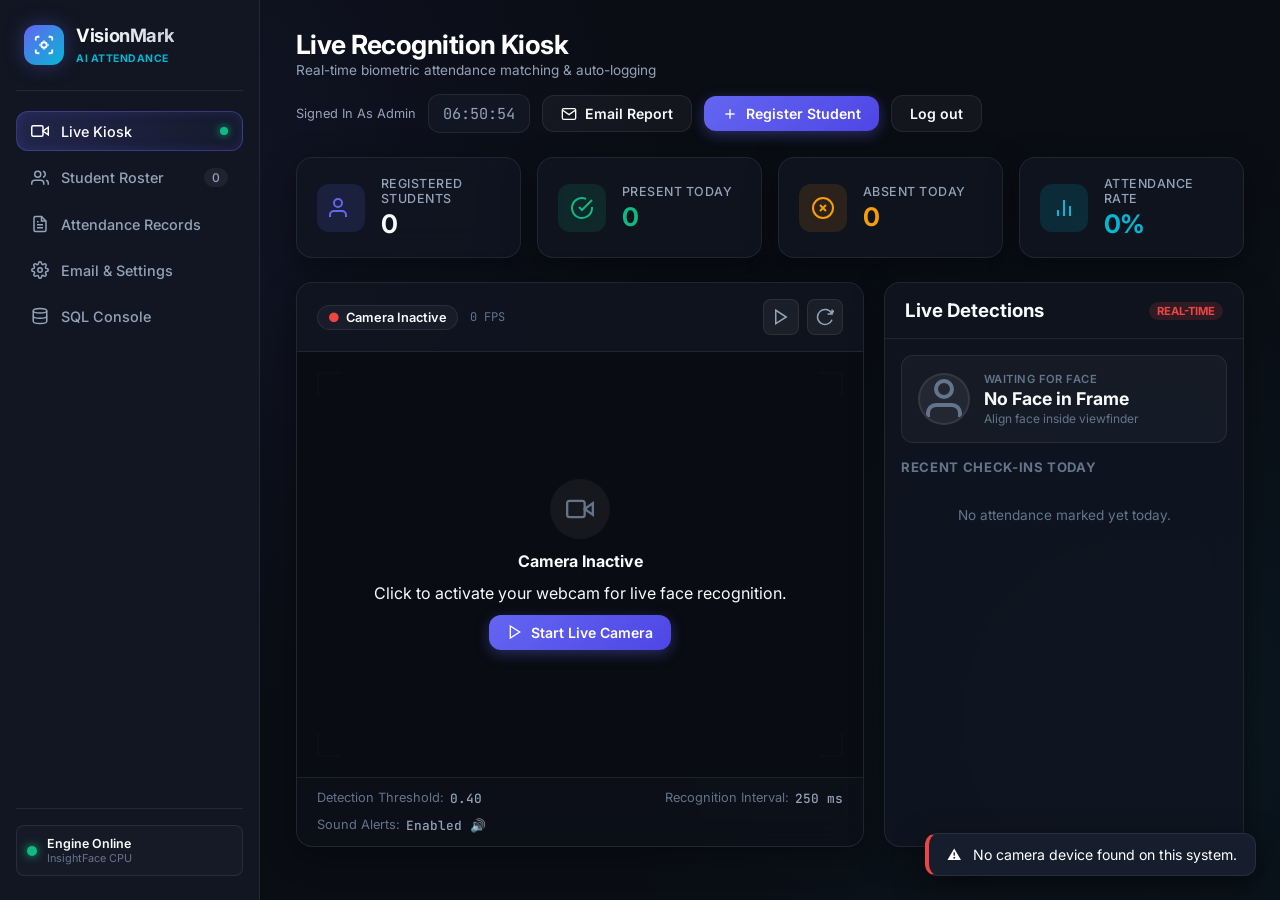
==== commit 6b0cd07f: "Add login sessions and enable lightweight face model" ====
--- a/static/index.html
+++ b/static/index.html
@@ -72,6 +72,7 @@
                     <p class="subtitle" id="page-subtitle">Real-time biometric attendance matching & auto-logging</p>
                 </div>
                 <div class="top-actions">
+                    <span class="signed-in-role" id="signed-in-role">Signed in</span>
                     <div class="clock-display" id="clock-display">--:--:--</div>
                     <button class="btn btn-outline" id="btn-quick-email" title="Send today's attendance report to faculty">
                         <svg viewBox="0 0 24 24" fill="none" stroke="currentColor" stroke-width="2"><path d="M4 4h16c1.1 0 2 .9 2 2v12c0 1.1-.9 2-2 2H4c-1.1 0-2-.9-2-2V6c0-1.1.9-2 2-2z"/><polyline points="22,6 12,13 2,6"/></svg>
@@ -81,6 +82,7 @@
                         <svg viewBox="0 0 24 24" fill="none" stroke="currentColor" stroke-width="2"><line x1="12" y1="5" x2="12" y2="19"/><line x1="5" y1="12" x2="19" y2="12"/></svg>
                         <span>Register Student</span>
                     </button>
+                    <button class="btn btn-outline" id="btn-logout" type="button">Log out</button>
                 </div>
             </header>
 
--- a/static/style.css
+++ b/static/style.css
@@ -65,6 +65,9 @@
 body[data-role="faculty"] .activity-feed-header,
 body[data-role="faculty"] #activity-stream {
     display: none !important;
+}
+body[data-role="faculty"] .signed-in-role {
+    display: none;
 }
 
 /* Layout */
@@ -273,6 +276,12 @@
     gap: 12px;
 }
 
+.signed-in-role {
+    color: var(--text-secondary);
+    font-size: 0.8rem;
+    text-transform: capitalize;
+}
+
 .clock-display {
     font-family: var(--font-mono);
     font-size: 0.95rem;
